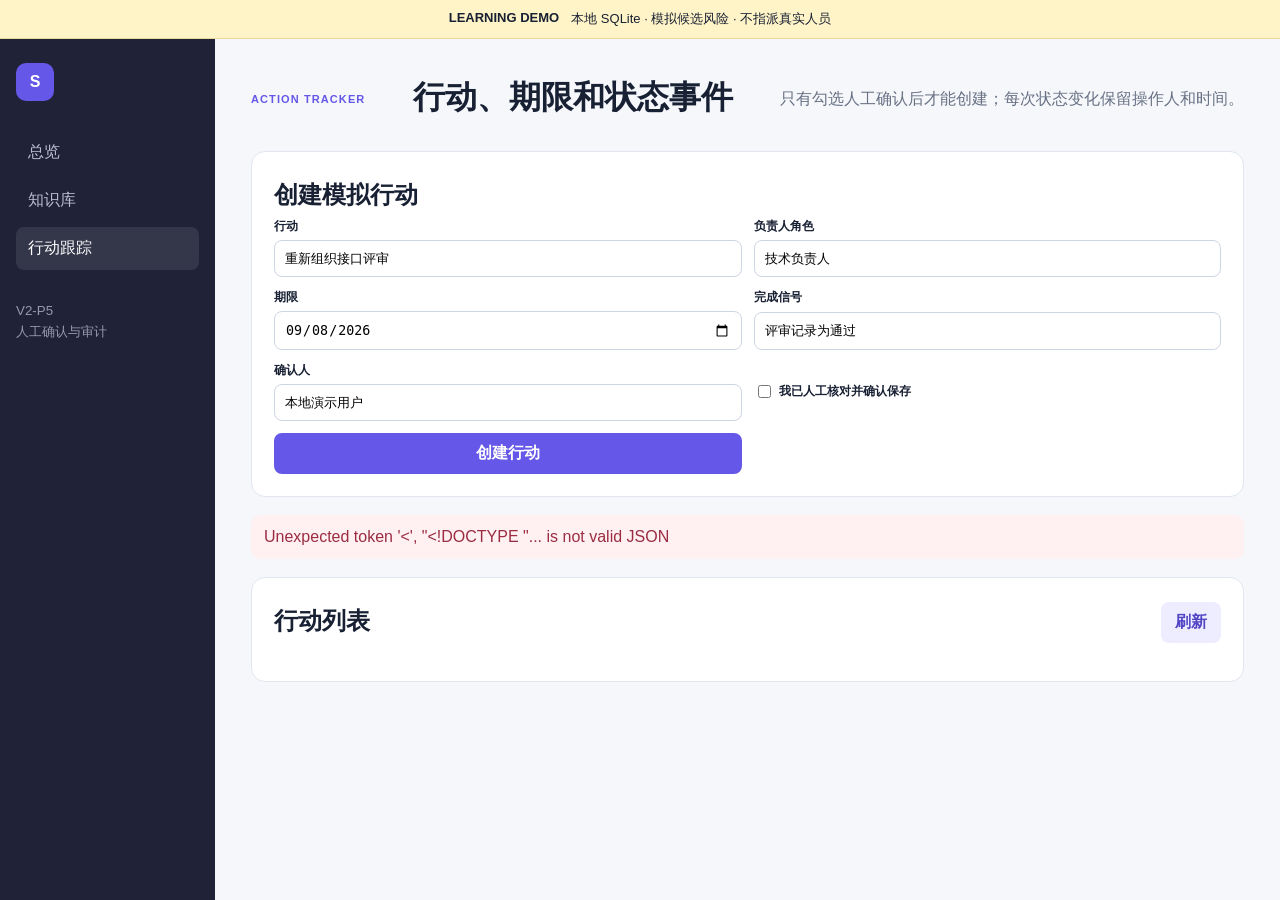
==== action-tracker.html @ aeab77f1 "feat: add SQLite action tracking and audit" ====
<!doctype html><html lang="zh-CN"><head><meta charset="UTF-8"><meta name="viewport" content="width=device-width,initial-scale=1"><title>SaaSGuide｜行动跟踪</title><link rel="icon" href="data:,"><link rel="stylesheet" href="action-tracker.css"></head><body><div class="notice"><b>LEARNING DEMO</b><span>本地 SQLite · 模拟候选风险 · 不指派真实人员</span></div><div class="layout"><aside><a href="/" class="logo">S</a><nav><a href="/">总览</a><a href="/knowledge-base">知识库</a><a class="active" href="/action-tracker">行动跟踪</a></nav><small>V2-P5<br>人工确认与审计</small></aside><main><header><p>ACTION TRACKER</p><h1>行动、期限和状态事件</h1><span>只有勾选人工确认后才能创建；每次状态变化保留操作人和时间。</span></header><section><h2>创建模拟行动</h2><div class="form"><label>行动<input id="title" value="重新组织接口评审"></label><label>负责人角色<input id="owner" value="技术负责人"></label><label>期限<input id="due" type="date" value="2026-09-08"></label><label>完成信号<input id="signal" value="评审记录为通过"></label><label>确认人<input id="actor" value="本地演示用户"></label><label class="check"><input id="confirmed" type="checkbox">我已人工核对并确认保存</label><button id="create">创建行动</button></div></section><div id="message" class="message hidden"></div><section><div class="section-title"><h2>行动列表</h2><button id="refresh" class="secondary">刷新</button></div><div id="summary" class="metrics"></div><div id="actions" class="cards"></div></section></main></div><script src="action-tracker.js"></script></body></html>
---- action-tracker.css ----
@import url("knowledge-base.css");.form{display:grid;grid-template-columns:repeat(2,minmax(0,1fr));gap:12px}.form label{display:grid;gap:5px;font-size:12px;font-weight:700}.form input{padding:10px;border:1px solid #ced5e2;border-radius:8px}.form .check{display:flex;align-items:center}.section-title{display:flex;justify-content:space-between;align-items:center}.cards{display:grid;gap:10px;margin-top:15px}.action{display:grid;grid-template-columns:1fr auto;gap:10px;padding:15px;border:1px solid #e1e6ef;border-radius:10px}.action p{margin:6px 0}.action small{color:#737c8f}.action select{padding:8px;border:1px solid #ced5e2;border-radius:7px}@media(max-width:700px){.form{grid-template-columns:1fr}.action{grid-template-columns:1fr}}
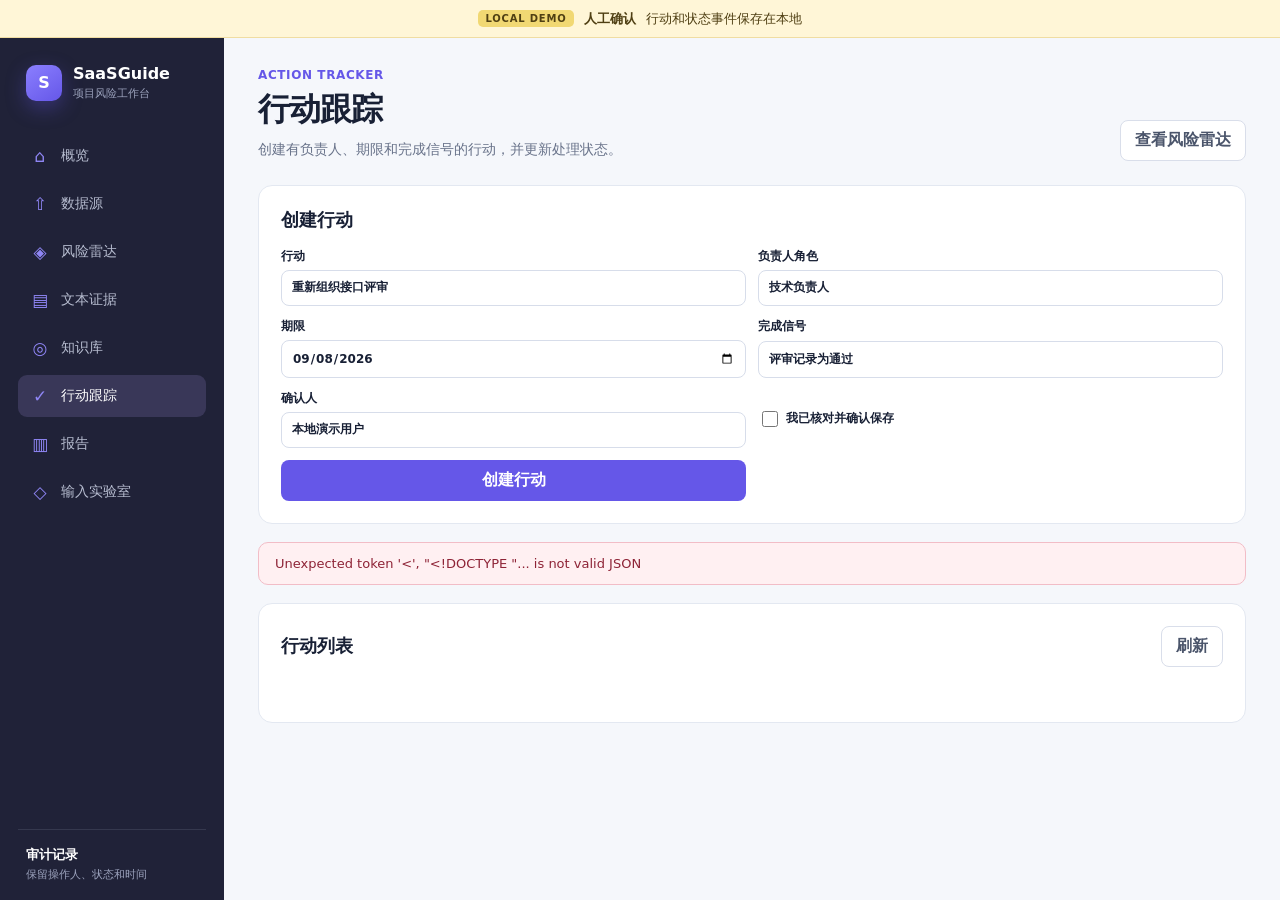
==== commit c8f08ea6: "feat: unify V2 feature page interface" ====
--- a/action-tracker.html
+++ b/action-tracker.html
@@ -1 +1,6 @@
-<!doctype html><html lang="zh-CN"><head><meta charset="UTF-8"><meta name="viewport" content="width=device-width,initial-scale=1"><title>SaaSGuide｜行动跟踪</title><link rel="icon" href="data:,"><link rel="stylesheet" href="action-tracker.css"></head><body><div class="notice"><b>LEARNING DEMO</b><span>本地 SQLite · 模拟候选风险 · 不指派真实人员</span></div><div class="layout"><aside><a href="/" class="logo">S</a><nav><a href="/">总览</a><a href="/knowledge-base">知识库</a><a class="active" href="/action-tracker">行动跟踪</a></nav><small>V2-P5<br>人工确认与审计</small></aside><main><header><p>ACTION TRACKER</p><h1>行动、期限和状态事件</h1><span>只有勾选人工确认后才能创建；每次状态变化保留操作人和时间。</span></header><section><h2>创建模拟行动</h2><div class="form"><label>行动<input id="title" value="重新组织接口评审"></label><label>负责人角色<input id="owner" value="技术负责人"></label><label>期限<input id="due" type="date" value="2026-09-08"></label><label>完成信号<input id="signal" value="评审记录为通过"></label><label>确认人<input id="actor" value="本地演示用户"></label><label class="check"><input id="confirmed" type="checkbox">我已人工核对并确认保存</label><button id="create">创建行动</button></div></section><div id="message" class="message hidden"></div><section><div class="section-title"><h2>行动列表</h2><button id="refresh" class="secondary">刷新</button></div><div id="summary" class="metrics"></div><div id="actions" class="cards"></div></section></main></div><script src="action-tracker.js"></script></body></html>
+<!doctype html><html lang="zh-CN"><head><meta charset="UTF-8"><meta name="viewport" content="width=device-width,initial-scale=1"><meta name="description" content="SaaSGuide 行动跟踪"><title>SaaSGuide｜行动跟踪</title><link rel="icon" href="data:,"><link rel="stylesheet" href="v2-shell.css"><link rel="stylesheet" href="action-tracker.css"></head><body><div class="demo-notice" role="note"><span class="demo-notice__badge">LOCAL DEMO</span><strong>人工确认</strong><span>行动和状态事件保存在本地</span></div><div class="app-shell">
+<aside class="sidebar" aria-label="主导航"><a class="brand" href="/"><span class="brand__mark">S</span><span><strong>SaaSGuide</strong><small>项目风险工作台</small></span></a><nav class="nav-list"><a href="/"><span>⌂</span>概览</a><a href="/data-sources"><span>⇧</span>数据源</a><a href="/risk-radar"><span>◈</span>风险雷达</a><a href="/evidence-intake"><span>▤</span>文本证据</a><a href="/knowledge-base"><span>◎</span>知识库</a><a class="is-active" href="/action-tracker" aria-current="page"><span>✓</span>行动跟踪</a><a href="/reports"><span>▥</span>报告</a><a href="/input-lab"><span>◇</span>输入实验室</a></nav><div class="sidebar__footer"><strong>审计记录</strong><small>保留操作人、状态和时间</small></div></aside>
+<main class="main-content"><header class="page-header"><div><p class="eyebrow">ACTION TRACKER</p><h1>行动跟踪</h1><p class="subtitle">创建有负责人、期限和完成信号的行动，并更新处理状态。</p></div><a class="secondary-button" href="/risk-radar">查看风险雷达</a></header>
+<section><h2>创建行动</h2><div class="form"><label>行动<input id="title" value="重新组织接口评审"></label><label>负责人角色<input id="owner" value="技术负责人"></label><label>期限<input id="due" type="date" value="2026-09-08"></label><label>完成信号<input id="signal" value="评审记录为通过"></label><label>确认人<input id="actor" value="本地演示用户"></label><label class="check"><input id="confirmed" type="checkbox">我已核对并确认保存</label><button id="create" class="primary-button">创建行动</button></div></section><div id="message" class="message hidden"></div>
+<section><div class="section-title"><h2>行动列表</h2><button id="refresh" class="secondary-button">刷新</button></div><div id="summary" class="metrics"></div><div id="actions" class="cards"></div></section>
+</main></div><script src="action-tracker.js"></script></body></html>
--- a/v2-shell.css
+++ b/v2-shell.css
@@ -0,0 +1,15 @@
+:root{--ink:#182035;--muted:#69738a;--line:#e3e8f1;--surface:#fff;--canvas:#f5f7fb;--brand:#6557e8;--brand-dark:#4d41c9;--brand-soft:#eeecff;--danger:#dc3f57;--danger-soft:#fff0f2;--warning:#b86b0a;--warning-soft:#fff5df;--success:#198865;--success-soft:#eaf8f3;font-family:"Segoe UI","Microsoft YaHei",system-ui,sans-serif;color:var(--ink);background:var(--canvas)}
+*{box-sizing:border-box}body{margin:0;min-width:320px;background:var(--canvas);color:var(--ink)}button,input,select,textarea,a{font:inherit}button{cursor:pointer}.is-hidden,.hidden{display:none!important}
+.demo-notice,.notice{min-height:38px;display:flex;align-items:center;justify-content:center;gap:10px;padding:8px 20px;color:#4f3f13;background:#fff6d7;border-bottom:1px solid #f0dda2;font-size:13px}.demo-notice__badge,.notice b{padding:3px 7px;border-radius:5px;background:#f1d873;font-size:10px;font-weight:800;letter-spacing:.08em}.demo-notice p,.notice p{margin:0}
+.app-shell,.shell,.layout{display:flex;min-height:calc(100vh - 38px)}
+.sidebar,.shell>aside,.layout>aside{width:224px;flex:0 0 224px;display:flex;flex-direction:column;padding:26px 18px 18px;background:#202238;color:#fff}
+.brand{display:flex!important;align-items:center;gap:11px;width:auto!important;height:auto!important;margin:0 8px 34px;color:#fff;text-decoration:none;background:none!important}.brand__mark{width:36px;height:36px;display:grid;place-items:center;border-radius:10px;background:linear-gradient(145deg,#8b7fff,#6557e8);box-shadow:0 7px 20px rgba(101,87,232,.35);font-weight:800}.brand strong,.brand small,.sidebar__footer strong,.sidebar__footer small{display:block}.brand strong{font-size:16px}.brand small,.sidebar__footer small{margin-top:3px;color:#9ca3bd;font-size:11px}
+.nav-list{display:grid!important;gap:6px!important;margin:0!important}.nav-list a{display:flex;align-items:center;gap:12px;padding:11px 13px;border-radius:9px;color:#b7bdd0;text-decoration:none;font-size:14px}.nav-list a:hover,.nav-list a.is-active{background:#393758;color:#fff}.nav-list a span{width:18px;text-align:center;color:#8f86f5;font-size:17px}.sidebar__footer{margin-top:auto;padding:16px 8px 0;border-top:1px solid #35384e;font-size:13px}
+.main-content,.shell>main,.layout>main{width:calc(100% - 224px);max-width:1500px;padding:30px 34px 80px}.page-header{display:flex;align-items:flex-end;justify-content:space-between;gap:24px;margin-bottom:24px}.eyebrow{margin:0 0 6px;color:var(--brand);font-size:12px;font-weight:700;letter-spacing:.05em}.page-header h1{margin:0;font-size:clamp(25px,3vw,32px);letter-spacing:-.03em}.subtitle{margin:7px 0 0;color:var(--muted);font-size:14px;line-height:1.55}
+.primary-button,.secondary-button,.button{display:inline-flex;justify-content:center;align-items:center;padding:10px 15px;border-radius:8px;text-decoration:none;font-weight:700}.primary-button,.button:not(.secondary){border:0;background:var(--brand);color:#fff}.primary-button:hover:not(:disabled),.button:not(.secondary):hover{background:var(--brand-dark)}.secondary-button,.button.secondary{padding:9px 14px;border:1px solid #d9deea;background:#fff;color:#4b556b}.primary-button:disabled{cursor:not-allowed;opacity:.45}
+.card,.panel,.content-panel,.main-content>section,.shell main>section,.layout main>section{margin-bottom:18px;padding:22px;border:1px solid var(--line);border-radius:14px;background:var(--surface)}.card h2,.panel h2,.content-panel h2,.main-content>section h2,.shell main>section h2,.layout main>section h2{margin:0;font-size:18px}.card p,.panel p,.content-panel p,.main-content>section p,.shell main>section p,.layout main>section p{color:var(--muted);font-size:13px;line-height:1.6}.section-heading,.heading,.section-title{display:flex;align-items:center;justify-content:space-between;gap:18px;margin-bottom:18px}.section-heading h2,.heading h2,.section-title h2{margin:0}.section-heading p,.heading p,.section-title p{margin:6px 0 0}
+.message{margin:0 0 18px;padding:13px 16px;border:1px solid #d5d0ff;border-radius:10px;background:var(--brand-soft);color:#4337a6;font-size:13px}.message.error{border-color:#f2bdc7;background:var(--danger-soft);color:#8e2336}.badge,.source-badge,.validation-badge{padding:6px 9px;border-radius:20px;background:var(--brand-soft);color:var(--brand-dark);font-size:11px;font-weight:800;white-space:nowrap}
+.metrics,.summary-grid{display:grid;grid-template-columns:repeat(4,minmax(0,1fr));gap:12px}.metric{padding:16px;border:1px solid var(--line);border-radius:12px;background:#fff}.metric b,.metric strong{display:block;font-size:25px}.metric span{display:block;margin-top:5px;color:var(--muted);font-size:11px}
+input,select,textarea{border:1px solid #d7ddea;border-radius:8px;background:#fff;color:var(--ink)}input:focus,select:focus,textarea:focus{outline:2px solid rgba(101,87,232,.18);border-color:var(--brand)}
+@media(max-width:980px){.metrics,.summary-grid{grid-template-columns:repeat(2,minmax(0,1fr))}.page-header{align-items:flex-start;flex-direction:column}}
+@media(max-width:700px){.demo-notice,.notice{align-items:flex-start;justify-content:flex-start;flex-wrap:wrap}.app-shell,.shell,.layout{display:block}.sidebar,.shell>aside,.layout>aside{width:100%;padding:14px}.brand{margin:0 4px 14px}.nav-list{display:flex!important;overflow-x:auto;padding-bottom:4px}.nav-list a{flex:0 0 auto}.sidebar__footer{display:none}.main-content,.shell>main,.layout>main{width:100%;padding:22px 14px 56px}.section-heading,.heading,.section-title{align-items:flex-start;flex-direction:column}}
--- a/action-tracker.css
+++ b/action-tracker.css
@@ -1 +1,2 @@
-@import url("knowledge-base.css");.form{display:grid;grid-template-columns:repeat(2,minmax(0,1fr));gap:12px}.form label{display:grid;gap:5px;font-size:12px;font-weight:700}.form input{padding:10px;border:1px solid #ced5e2;border-radius:8px}.form .check{display:flex;align-items:center}.section-title{display:flex;justify-content:space-between;align-items:center}.cards{display:grid;gap:10px;margin-top:15px}.action{display:grid;grid-template-columns:1fr auto;gap:10px;padding:15px;border:1px solid #e1e6ef;border-radius:10px}.action p{margin:6px 0}.action small{color:#737c8f}.action select{padding:8px;border:1px solid #ced5e2;border-radius:7px}@media(max-width:700px){.form{grid-template-columns:1fr}.action{grid-template-columns:1fr}}
+.form{display:grid;grid-template-columns:repeat(2,minmax(0,1fr));gap:12px;margin-top:16px}.form label{display:grid;gap:5px;font-size:12px;font-weight:700}.form input{padding:10px}.form .check{display:flex;align-items:center}.form .check input{width:16px;height:16px}.form button{align-self:end}.cards{display:grid;gap:10px;margin-top:15px}.action{display:grid;grid-template-columns:1fr auto;gap:10px;padding:15px;border:1px solid var(--line);border-radius:10px}.action p{margin:6px 0}.action small{color:var(--muted)}.action select{padding:8px}
+@media(max-width:700px){.form{grid-template-columns:1fr}.action{grid-template-columns:1fr}}
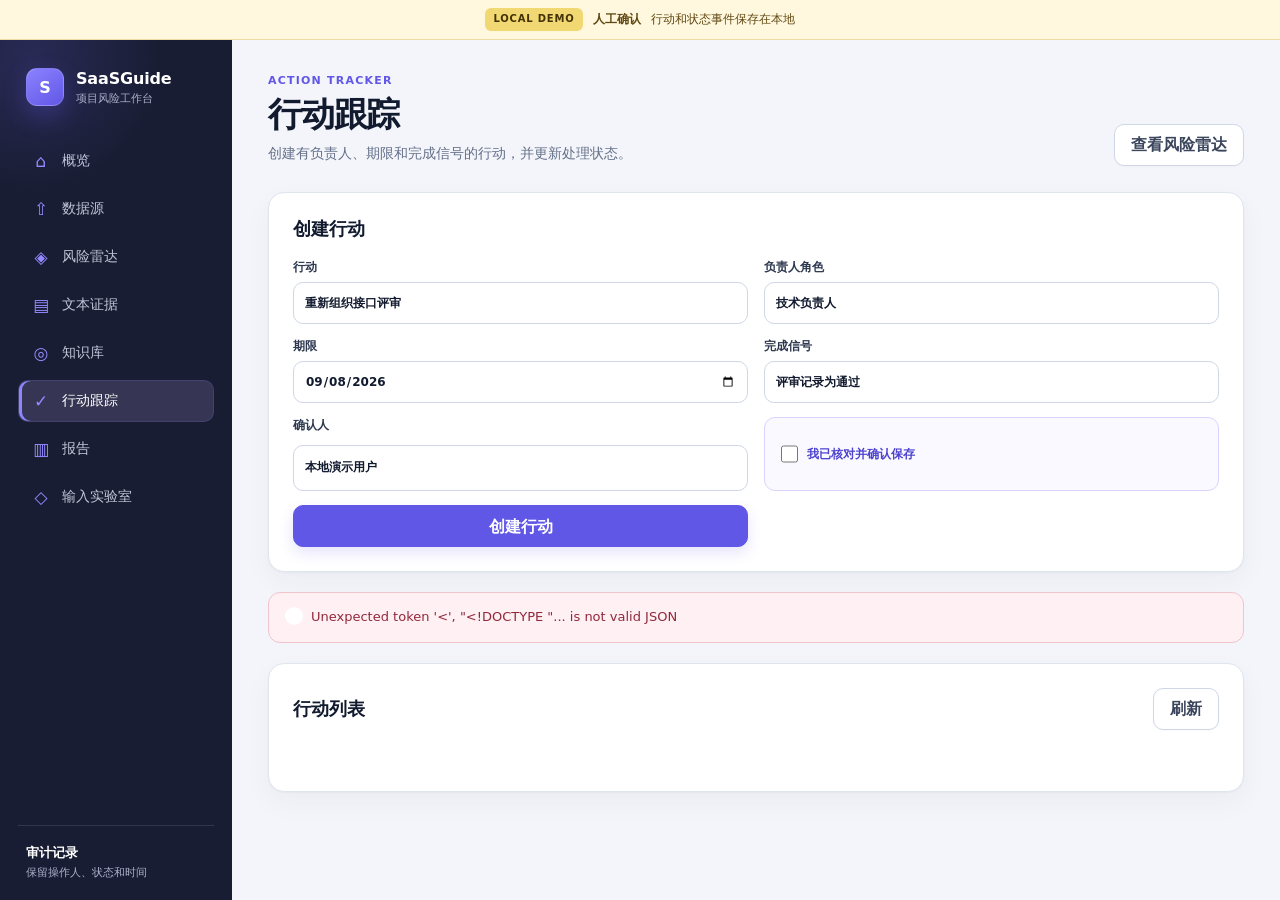
==== commit 1bf7856c: "feat: refine V2 UI and responsive states" ====
--- a/action-tracker.html
+++ b/action-tracker.html
@@ -3,4 +3,4 @@
 <main class="main-content"><header class="page-header"><div><p class="eyebrow">ACTION TRACKER</p><h1>行动跟踪</h1><p class="subtitle">创建有负责人、期限和完成信号的行动，并更新处理状态。</p></div><a class="secondary-button" href="/risk-radar">查看风险雷达</a></header>
 <section><h2>创建行动</h2><div class="form"><label>行动<input id="title" value="重新组织接口评审"></label><label>负责人角色<input id="owner" value="技术负责人"></label><label>期限<input id="due" type="date" value="2026-09-08"></label><label>完成信号<input id="signal" value="评审记录为通过"></label><label>确认人<input id="actor" value="本地演示用户"></label><label class="check"><input id="confirmed" type="checkbox">我已核对并确认保存</label><button id="create" class="primary-button">创建行动</button></div></section><div id="message" class="message hidden"></div>
 <section><div class="section-title"><h2>行动列表</h2><button id="refresh" class="secondary-button">刷新</button></div><div id="summary" class="metrics"></div><div id="actions" class="cards"></div></section>
-</main></div><script src="action-tracker.js"></script></body></html>
+</main></div><script src="shell.js"></script><script src="action-tracker.js"></script></body></html>
--- a/v2-shell.css
+++ b/v2-shell.css
@@ -1,15 +1,203 @@
-:root{--ink:#182035;--muted:#69738a;--line:#e3e8f1;--surface:#fff;--canvas:#f5f7fb;--brand:#6557e8;--brand-dark:#4d41c9;--brand-soft:#eeecff;--danger:#dc3f57;--danger-soft:#fff0f2;--warning:#b86b0a;--warning-soft:#fff5df;--success:#198865;--success-soft:#eaf8f3;font-family:"Segoe UI","Microsoft YaHei",system-ui,sans-serif;color:var(--ink);background:var(--canvas)}
-*{box-sizing:border-box}body{margin:0;min-width:320px;background:var(--canvas);color:var(--ink)}button,input,select,textarea,a{font:inherit}button{cursor:pointer}.is-hidden,.hidden{display:none!important}
-.demo-notice,.notice{min-height:38px;display:flex;align-items:center;justify-content:center;gap:10px;padding:8px 20px;color:#4f3f13;background:#fff6d7;border-bottom:1px solid #f0dda2;font-size:13px}.demo-notice__badge,.notice b{padding:3px 7px;border-radius:5px;background:#f1d873;font-size:10px;font-weight:800;letter-spacing:.08em}.demo-notice p,.notice p{margin:0}
-.app-shell,.shell,.layout{display:flex;min-height:calc(100vh - 38px)}
-.sidebar,.shell>aside,.layout>aside{width:224px;flex:0 0 224px;display:flex;flex-direction:column;padding:26px 18px 18px;background:#202238;color:#fff}
-.brand{display:flex!important;align-items:center;gap:11px;width:auto!important;height:auto!important;margin:0 8px 34px;color:#fff;text-decoration:none;background:none!important}.brand__mark{width:36px;height:36px;display:grid;place-items:center;border-radius:10px;background:linear-gradient(145deg,#8b7fff,#6557e8);box-shadow:0 7px 20px rgba(101,87,232,.35);font-weight:800}.brand strong,.brand small,.sidebar__footer strong,.sidebar__footer small{display:block}.brand strong{font-size:16px}.brand small,.sidebar__footer small{margin-top:3px;color:#9ca3bd;font-size:11px}
-.nav-list{display:grid!important;gap:6px!important;margin:0!important}.nav-list a{display:flex;align-items:center;gap:12px;padding:11px 13px;border-radius:9px;color:#b7bdd0;text-decoration:none;font-size:14px}.nav-list a:hover,.nav-list a.is-active{background:#393758;color:#fff}.nav-list a span{width:18px;text-align:center;color:#8f86f5;font-size:17px}.sidebar__footer{margin-top:auto;padding:16px 8px 0;border-top:1px solid #35384e;font-size:13px}
-.main-content,.shell>main,.layout>main{width:calc(100% - 224px);max-width:1500px;padding:30px 34px 80px}.page-header{display:flex;align-items:flex-end;justify-content:space-between;gap:24px;margin-bottom:24px}.eyebrow{margin:0 0 6px;color:var(--brand);font-size:12px;font-weight:700;letter-spacing:.05em}.page-header h1{margin:0;font-size:clamp(25px,3vw,32px);letter-spacing:-.03em}.subtitle{margin:7px 0 0;color:var(--muted);font-size:14px;line-height:1.55}
-.primary-button,.secondary-button,.button{display:inline-flex;justify-content:center;align-items:center;padding:10px 15px;border-radius:8px;text-decoration:none;font-weight:700}.primary-button,.button:not(.secondary){border:0;background:var(--brand);color:#fff}.primary-button:hover:not(:disabled),.button:not(.secondary):hover{background:var(--brand-dark)}.secondary-button,.button.secondary{padding:9px 14px;border:1px solid #d9deea;background:#fff;color:#4b556b}.primary-button:disabled{cursor:not-allowed;opacity:.45}
-.card,.panel,.content-panel,.main-content>section,.shell main>section,.layout main>section{margin-bottom:18px;padding:22px;border:1px solid var(--line);border-radius:14px;background:var(--surface)}.card h2,.panel h2,.content-panel h2,.main-content>section h2,.shell main>section h2,.layout main>section h2{margin:0;font-size:18px}.card p,.panel p,.content-panel p,.main-content>section p,.shell main>section p,.layout main>section p{color:var(--muted);font-size:13px;line-height:1.6}.section-heading,.heading,.section-title{display:flex;align-items:center;justify-content:space-between;gap:18px;margin-bottom:18px}.section-heading h2,.heading h2,.section-title h2{margin:0}.section-heading p,.heading p,.section-title p{margin:6px 0 0}
-.message{margin:0 0 18px;padding:13px 16px;border:1px solid #d5d0ff;border-radius:10px;background:var(--brand-soft);color:#4337a6;font-size:13px}.message.error{border-color:#f2bdc7;background:var(--danger-soft);color:#8e2336}.badge,.source-badge,.validation-badge{padding:6px 9px;border-radius:20px;background:var(--brand-soft);color:var(--brand-dark);font-size:11px;font-weight:800;white-space:nowrap}
-.metrics,.summary-grid{display:grid;grid-template-columns:repeat(4,minmax(0,1fr));gap:12px}.metric{padding:16px;border:1px solid var(--line);border-radius:12px;background:#fff}.metric b,.metric strong{display:block;font-size:25px}.metric span{display:block;margin-top:5px;color:var(--muted);font-size:11px}
-input,select,textarea{border:1px solid #d7ddea;border-radius:8px;background:#fff;color:var(--ink)}input:focus,select:focus,textarea:focus{outline:2px solid rgba(101,87,232,.18);border-color:var(--brand)}
-@media(max-width:980px){.metrics,.summary-grid{grid-template-columns:repeat(2,minmax(0,1fr))}.page-header{align-items:flex-start;flex-direction:column}}
-@media(max-width:700px){.demo-notice,.notice{align-items:flex-start;justify-content:flex-start;flex-wrap:wrap}.app-shell,.shell,.layout{display:block}.sidebar,.shell>aside,.layout>aside{width:100%;padding:14px}.brand{margin:0 4px 14px}.nav-list{display:flex!important;overflow-x:auto;padding-bottom:4px}.nav-list a{flex:0 0 auto}.sidebar__footer{display:none}.main-content,.shell>main,.layout>main{width:100%;padding:22px 14px 56px}.section-heading,.heading,.section-title{align-items:flex-start;flex-direction:column}}
+:root {
+  --ink: #111a2e;
+  --ink-soft: #2e3950;
+  --muted: #647089;
+  --muted-light: #8893a8;
+  --line: #dfe5ef;
+  --line-strong: #cfd7e5;
+  --surface: #ffffff;
+  --surface-subtle: #f8f9fc;
+  --canvas: #f3f5fa;
+  --brand: #6157e7;
+  --brand-dark: #4d43cf;
+  --brand-soft: #efedff;
+  --danger: #c93850;
+  --danger-soft: #fff0f3;
+  --warning: #a86408;
+  --warning-soft: #fff4dc;
+  --success: #14805e;
+  --success-soft: #e8f7f1;
+  --info: #3168c6;
+  --info-soft: #eef5ff;
+  --sidebar: #191d33;
+  --sidebar-active: #363553;
+  --shadow-card: 0 1px 2px rgba(17, 26, 46, .035), 0 10px 28px rgba(35, 45, 70, .045);
+  --shadow-raised: 0 14px 38px rgba(35, 45, 70, .10);
+  font-family: "Segoe UI", "Microsoft YaHei", system-ui, sans-serif;
+  color: var(--ink);
+  background: var(--canvas);
+}
+
+* { box-sizing: border-box; }
+html { background: var(--canvas); scroll-behavior: smooth; }
+body { margin: 0; min-width: 320px; background: var(--canvas); color: var(--ink); }
+button, input, select, textarea, a { font: inherit; }
+button { cursor: pointer; }
+button, a, input, select, textarea, summary { -webkit-tap-highlight-color: transparent; }
+button:focus-visible, a:focus-visible, input:focus-visible, select:focus-visible, textarea:focus-visible, summary:focus-visible {
+  outline: 3px solid rgba(97, 87, 231, .25);
+  outline-offset: 2px;
+}
+.is-hidden, .hidden { display: none !important; }
+
+.demo-notice, .notice {
+  min-height: 40px;
+  display: flex;
+  align-items: center;
+  justify-content: center;
+  gap: 10px;
+  padding: 8px 20px;
+  color: #604811;
+  background: #fff8df;
+  border-bottom: 1px solid #eddca6;
+  font-size: 12px;
+  line-height: 1.45;
+}
+.demo-notice__badge, .notice b {
+  padding: 4px 8px;
+  border-radius: 6px;
+  background: #f1d873;
+  color: #443205;
+  font-size: 10px;
+  font-weight: 800;
+  letter-spacing: .08em;
+}
+.demo-notice p, .notice p { margin: 0; }
+
+.app-shell, .shell, .layout { display: flex; min-height: calc(100vh - 40px); }
+.sidebar, .shell > aside, .layout > aside {
+  width: 232px;
+  flex: 0 0 232px;
+  display: flex;
+  flex-direction: column;
+  padding: 28px 18px 20px;
+  background: radial-gradient(circle at 30px 20px, rgba(115, 103, 245, .18), transparent 130px), var(--sidebar);
+  color: #fff;
+}
+.brand {
+  display: flex !important;
+  align-items: center;
+  gap: 12px;
+  width: auto !important;
+  height: auto !important;
+  margin: 0 8px 34px;
+  color: #fff;
+  text-decoration: none;
+  background: none !important;
+}
+.brand__mark {
+  width: 38px;
+  height: 38px;
+  display: grid;
+  place-items: center;
+  border: 1px solid rgba(255,255,255,.16);
+  border-radius: 11px;
+  background: linear-gradient(145deg, #8b82ff, #6157e7);
+  box-shadow: 0 10px 24px rgba(97, 87, 231, .32);
+  font-weight: 800;
+}
+.brand strong, .brand small, .sidebar__footer strong, .sidebar__footer small { display: block; }
+.brand strong { font-size: 16px; letter-spacing: -.01em; }
+.brand small, .sidebar__footer small { margin-top: 3px; color: #aab2ca; font-size: 11px; }
+.nav-list { display: grid !important; gap: 6px !important; margin: 0 !important; }
+.nav-list a {
+  min-height: 42px;
+  display: flex;
+  align-items: center;
+  gap: 12px;
+  padding: 10px 13px;
+  border: 1px solid transparent;
+  border-radius: 10px;
+  color: #c0c7d9;
+  text-decoration: none;
+  font-size: 14px;
+  transition: color 160ms ease, background-color 160ms ease, border-color 160ms ease;
+}
+.nav-list a:hover { background: rgba(255,255,255,.07); color: #fff; }
+.nav-list a.is-active {
+  border-color: rgba(151, 143, 255, .14);
+  background: var(--sidebar-active);
+  color: #fff;
+  box-shadow: inset 3px 0 0 #8e85ff;
+}
+.nav-list a span { width: 18px; text-align: center; color: #938aff; font-size: 17px; }
+.sidebar__footer { margin-top: auto; padding: 18px 8px 0; border-top: 1px solid rgba(255,255,255,.11); font-size: 13px; }
+
+.main-content, .shell > main, .layout > main { width: calc(100% - 232px); max-width: 1500px; padding: 34px 36px 80px; }
+.page-header { display: flex; align-items: flex-end; justify-content: space-between; gap: 28px; margin-bottom: 26px; }
+.eyebrow { margin: 0 0 7px; color: var(--brand); font-size: 11px; font-weight: 800; letter-spacing: .11em; }
+.page-header h1 { margin: 0; font-size: clamp(27px, 3vw, 34px); line-height: 1.18; letter-spacing: -.035em; }
+.subtitle { max-width: 720px; margin: 8px 0 0; color: var(--muted); font-size: 14px; line-height: 1.7; }
+
+.primary-button, .secondary-button, .button {
+  min-height: 42px;
+  display: inline-flex;
+  justify-content: center;
+  align-items: center;
+  gap: 7px;
+  padding: 10px 16px;
+  border-radius: 10px;
+  text-decoration: none;
+  font-weight: 700;
+  line-height: 1.2;
+  transition: background-color 160ms ease, border-color 160ms ease, box-shadow 160ms ease, color 160ms ease;
+}
+.primary-button, .button:not(.secondary) { border: 1px solid var(--brand); background: var(--brand); color: #fff; box-shadow: 0 6px 14px rgba(97,87,231,.16); }
+.primary-button:hover:not(:disabled), .button:not(.secondary):hover { border-color: var(--brand-dark); background: var(--brand-dark); box-shadow: 0 8px 18px rgba(97,87,231,.22); }
+.secondary-button, .button.secondary { border: 1px solid var(--line-strong); background: #fff; color: #3b465d; box-shadow: 0 1px 2px rgba(17,26,46,.025); }
+.secondary-button:hover:not(:disabled), .button.secondary:hover { border-color: #b8c2d3; background: var(--surface-subtle); }
+.primary-button:disabled, .secondary-button:disabled, .button:disabled { cursor: not-allowed; opacity: .48; box-shadow: none; }
+
+.card, .panel, .content-panel, .main-content > section, .shell main > section, .layout main > section {
+  margin-bottom: 20px;
+  padding: 24px;
+  border: 1px solid var(--line);
+  border-radius: 16px;
+  background: var(--surface);
+  box-shadow: var(--shadow-card);
+}
+.card h2, .panel h2, .content-panel h2, .main-content > section h2, .shell main > section h2, .layout main > section h2 { margin: 0; font-size: 18px; line-height: 1.35; }
+.card p, .panel p, .content-panel p, .main-content > section p, .shell main > section p, .layout main > section p { color: var(--muted); font-size: 13px; line-height: 1.7; }
+.section-heading, .heading, .section-title { display: flex; align-items: center; justify-content: space-between; gap: 20px; margin-bottom: 20px; }
+.section-heading h2, .heading h2, .section-title h2 { margin: 0; }
+.section-heading p, .heading p, .section-title p { margin: 6px 0 0; }
+
+.message { position: relative; margin: 0 0 20px; padding: 14px 16px 14px 42px; border: 1px solid #cfe0f8; border-radius: 12px; background: var(--info-soft); color: #24589f; font-size: 13px; line-height: 1.6; }
+.message::before { content: "i"; position: absolute; left: 16px; top: 14px; width: 18px; height: 18px; display: grid; place-items: center; border-radius: 50%; background: currentColor; color: #fff; font-size: 11px; font-weight: 800; }
+.message.error { border-color: #f1c4cc; background: var(--danger-soft); color: #92283a; }
+.message.error::before { content: "!"; }
+.badge, .source-badge, .validation-badge { display: inline-flex; align-items: center; min-height: 28px; padding: 5px 10px; border-radius: 999px; background: var(--brand-soft); color: var(--brand-dark); font-size: 11px; font-weight: 800; white-space: nowrap; }
+.metrics, .summary-grid { display: grid; grid-template-columns: repeat(4, minmax(0, 1fr)); gap: 14px; }
+.metric { min-width: 0; padding: 17px; border: 1px solid var(--line); border-radius: 13px; background: linear-gradient(180deg,#fff,var(--surface-subtle)); }
+.metric b, .metric strong { display: block; font-size: 27px; line-height: 1.08; font-variant-numeric: tabular-nums; }
+.metric span { display: block; margin-top: 7px; color: var(--muted); font-size: 11px; }
+
+input, select, textarea { border: 1px solid var(--line-strong); border-radius: 10px; background: #fff; color: var(--ink); transition: border-color 160ms ease, box-shadow 160ms ease; }
+input:hover, select:hover, textarea:hover { border-color: #b7c1d2; }
+input:focus, select:focus, textarea:focus { outline: none; border-color: var(--brand); box-shadow: 0 0 0 3px rgba(97,87,231,.14); }
+input:disabled, select:disabled, textarea:disabled { cursor: not-allowed; background: #f0f2f6; color: var(--muted); }
+
+@media (max-width: 1100px) { .main-content, .shell > main, .layout > main { padding-inline: 28px; } }
+@media (max-width: 980px) {
+  .metrics, .summary-grid { grid-template-columns: repeat(2, minmax(0, 1fr)); }
+  .page-header { align-items: flex-start; flex-direction: column; }
+}
+@media (max-width: 700px) {
+  .demo-notice, .notice { align-items: flex-start; justify-content: flex-start; flex-wrap: wrap; padding-inline: 14px; }
+  .app-shell, .shell, .layout { display: block; }
+  .sidebar, .shell > aside, .layout > aside { width: 100%; padding: 14px; }
+  .brand { margin: 0 4px 14px; }
+  .nav-list { display: flex !important; overflow-x: auto; padding: 2px 0 6px; scrollbar-width: thin; overscroll-behavior-inline: contain; }
+  .nav-list a { flex: 0 0 auto; }
+  .nav-list a.is-active { box-shadow: inset 0 -3px 0 #8e85ff; }
+  .sidebar__footer { display: none; }
+  .main-content, .shell > main, .layout > main { width: 100%; padding: 24px 14px 56px; }
+  .page-header { gap: 18px; margin-bottom: 24px; }
+  .page-header h1 { font-size: 28px; }
+  .section-heading, .heading, .section-title { align-items: flex-start; flex-direction: column; }
+  .card, .panel, .content-panel, .main-content > section, .shell main > section, .layout main > section { padding: 20px; border-radius: 15px; }
+}
+@media (max-width: 420px) { .metrics, .summary-grid { grid-template-columns: 1fr; } }
+@media (prefers-reduced-motion: reduce) {
+  *, *::before, *::after { scroll-behavior: auto !important; transition-duration: .01ms !important; animation-duration: .01ms !important; animation-iteration-count: 1 !important; }
+}
--- a/action-tracker.css
+++ b/action-tracker.css
@@ -1,2 +1,16 @@
-.form{display:grid;grid-template-columns:repeat(2,minmax(0,1fr));gap:12px;margin-top:16px}.form label{display:grid;gap:5px;font-size:12px;font-weight:700}.form input{padding:10px}.form .check{display:flex;align-items:center}.form .check input{width:16px;height:16px}.form button{align-self:end}.cards{display:grid;gap:10px;margin-top:15px}.action{display:grid;grid-template-columns:1fr auto;gap:10px;padding:15px;border:1px solid var(--line);border-radius:10px}.action p{margin:6px 0}.action small{color:var(--muted)}.action select{padding:8px}
-@media(max-width:700px){.form{grid-template-columns:1fr}.action{grid-template-columns:1fr}}
+.form { display: grid; grid-template-columns: repeat(2,minmax(0,1fr)); gap: 14px 16px; margin-top: 18px; }
+.form label { display: grid; gap: 6px; color: var(--ink-soft); font-size: 12px; font-weight: 700; }
+.form input { min-height: 42px; padding: 10px 11px; }
+.form .check { display: flex; align-items: center; padding: 12px; border: 1px solid #d9d4ff; border-radius: 11px; background: #faf9ff; color: var(--brand-dark); }
+.form .check input { width: 17px; height: 17px; accent-color: var(--brand); }
+.form button { align-self: end; }
+.cards { display: grid; gap: 11px; margin-top: 17px; }
+.action { display: grid; grid-template-columns: 1fr auto; gap: 12px; align-items: center; padding: 16px 17px; border: 1px solid var(--line); border-left: 4px solid var(--brand); border-radius: 11px; background: var(--surface-subtle); }
+.action p { margin: 6px 0; color: var(--ink-soft); }
+.action small { color: var(--muted); overflow-wrap: anywhere; }
+.action select { min-height: 40px; padding: 8px 10px; }
+@media (max-width:700px) {
+  .form { grid-template-columns:1fr; }
+  .action { grid-template-columns:1fr; }
+  .action select { width:100%; }
+}
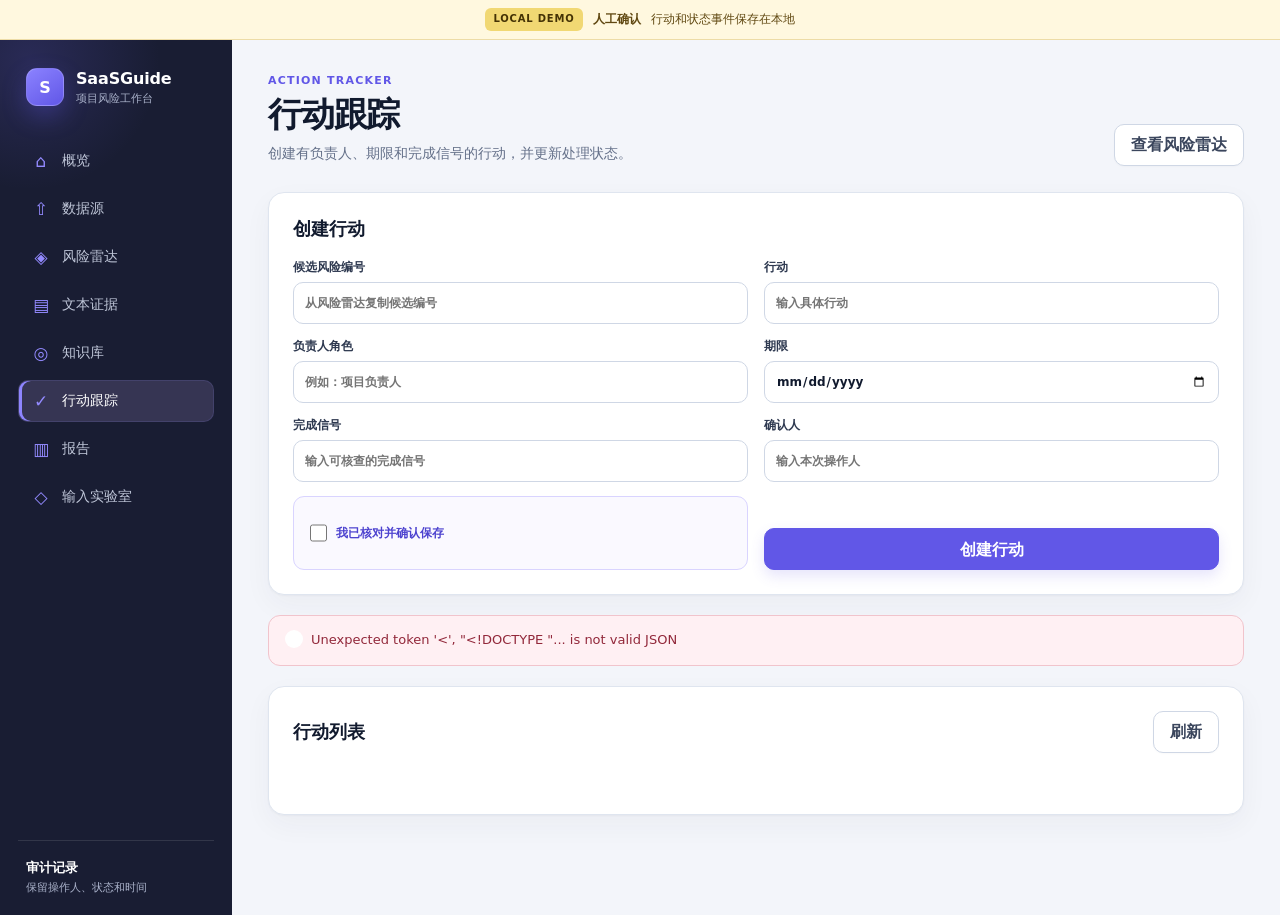
==== commit c977e204: "feat: add editable simulated company data" ====
--- a/action-tracker.html
+++ b/action-tracker.html
@@ -1,6 +1,6 @@
 <!doctype html><html lang="zh-CN"><head><meta charset="UTF-8"><meta name="viewport" content="width=device-width,initial-scale=1"><meta name="description" content="SaaSGuide 行动跟踪"><title>SaaSGuide｜行动跟踪</title><link rel="icon" href="data:,"><link rel="stylesheet" href="v2-shell.css"><link rel="stylesheet" href="action-tracker.css"></head><body><div class="demo-notice" role="note"><span class="demo-notice__badge">LOCAL DEMO</span><strong>人工确认</strong><span>行动和状态事件保存在本地</span></div><div class="app-shell">
 <aside class="sidebar" aria-label="主导航"><a class="brand" href="/"><span class="brand__mark">S</span><span><strong>SaaSGuide</strong><small>项目风险工作台</small></span></a><nav class="nav-list"><a href="/"><span>⌂</span>概览</a><a href="/data-sources"><span>⇧</span>数据源</a><a href="/risk-radar"><span>◈</span>风险雷达</a><a href="/evidence-intake"><span>▤</span>文本证据</a><a href="/knowledge-base"><span>◎</span>知识库</a><a class="is-active" href="/action-tracker" aria-current="page"><span>✓</span>行动跟踪</a><a href="/reports"><span>▥</span>报告</a><a href="/input-lab"><span>◇</span>输入实验室</a></nav><div class="sidebar__footer"><strong>审计记录</strong><small>保留操作人、状态和时间</small></div></aside>
 <main class="main-content"><header class="page-header"><div><p class="eyebrow">ACTION TRACKER</p><h1>行动跟踪</h1><p class="subtitle">创建有负责人、期限和完成信号的行动，并更新处理状态。</p></div><a class="secondary-button" href="/risk-radar">查看风险雷达</a></header>
-<section><h2>创建行动</h2><div class="form"><label>行动<input id="title" value="重新组织接口评审"></label><label>负责人角色<input id="owner" value="技术负责人"></label><label>期限<input id="due" type="date" value="2026-09-08"></label><label>完成信号<input id="signal" value="评审记录为通过"></label><label>确认人<input id="actor" value="本地演示用户"></label><label class="check"><input id="confirmed" type="checkbox">我已核对并确认保存</label><button id="create" class="primary-button">创建行动</button></div></section><div id="message" class="message hidden"></div>
+<section><h2>创建行动</h2><div class="form"><label>候选风险编号<input id="candidate" placeholder="从风险雷达复制候选编号"></label><label>行动<input id="title" placeholder="输入具体行动"></label><label>负责人角色<input id="owner" placeholder="例如：项目负责人"></label><label>期限<input id="due" type="date"></label><label>完成信号<input id="signal" placeholder="输入可核查的完成信号"></label><label>确认人<input id="actor" placeholder="输入本次操作人"></label><label class="check"><input id="confirmed" type="checkbox">我已核对并确认保存</label><button id="create" class="primary-button">创建行动</button></div></section><div id="message" class="message hidden"></div>
 <section><div class="section-title"><h2>行动列表</h2><button id="refresh" class="secondary-button">刷新</button></div><div id="summary" class="metrics"></div><div id="actions" class="cards"></div></section>
 </main></div><script src="shell.js"></script><script src="action-tracker.js"></script></body></html>
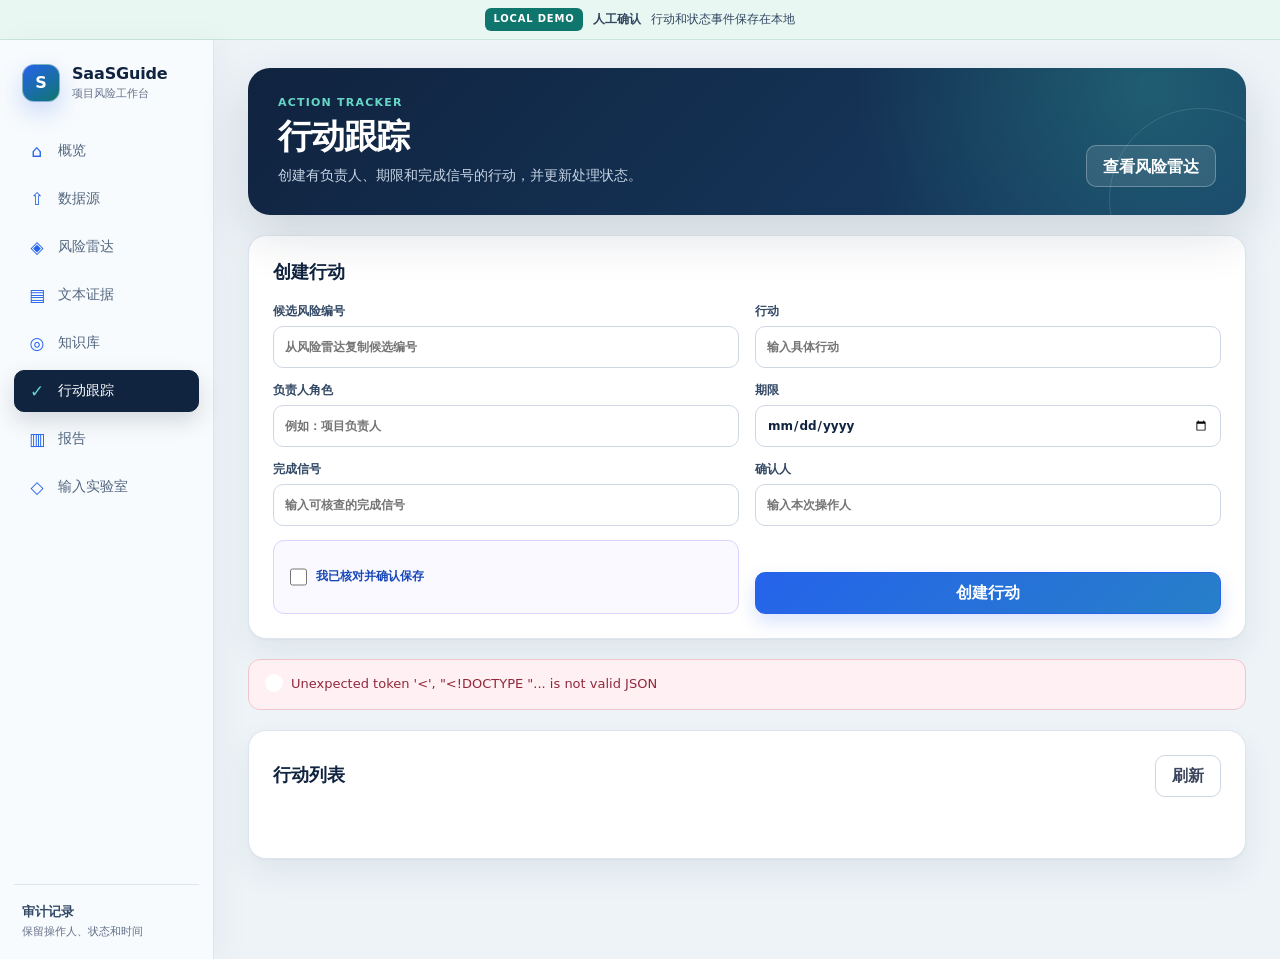
==== commit 45b1fb0c: "feat: connect V3 risk-to-action workflow" ====
--- a/action-tracker.html
+++ b/action-tracker.html
@@ -1,6 +1,7 @@
 <!doctype html><html lang="zh-CN"><head><meta charset="UTF-8"><meta name="viewport" content="width=device-width,initial-scale=1"><meta name="description" content="SaaSGuide 行动跟踪"><title>SaaSGuide｜行动跟踪</title><link rel="icon" href="data:,"><link rel="stylesheet" href="v2-shell.css"><link rel="stylesheet" href="action-tracker.css"></head><body><div class="demo-notice" role="note"><span class="demo-notice__badge">LOCAL DEMO</span><strong>人工确认</strong><span>行动和状态事件保存在本地</span></div><div class="app-shell">
 <aside class="sidebar" aria-label="主导航"><a class="brand" href="/"><span class="brand__mark">S</span><span><strong>SaaSGuide</strong><small>项目风险工作台</small></span></a><nav class="nav-list"><a href="/"><span>⌂</span>概览</a><a href="/data-sources"><span>⇧</span>数据源</a><a href="/risk-radar"><span>◈</span>风险雷达</a><a href="/evidence-intake"><span>▤</span>文本证据</a><a href="/knowledge-base"><span>◎</span>知识库</a><a class="is-active" href="/action-tracker" aria-current="page"><span>✓</span>行动跟踪</a><a href="/reports"><span>▥</span>报告</a><a href="/input-lab"><span>◇</span>输入实验室</a></nav><div class="sidebar__footer"><strong>审计记录</strong><small>保留操作人、状态和时间</small></div></aside>
 <main class="main-content"><header class="page-header"><div><p class="eyebrow">ACTION TRACKER</p><h1>行动跟踪</h1><p class="subtitle">创建有负责人、期限和完成信号的行动，并更新处理状态。</p></div><a class="secondary-button" href="/risk-radar">查看风险雷达</a></header>
+<div id="draft-banner" class="draft-banner hidden" role="status"><div><strong>PLAN 草稿已预填</strong><span>选择步骤并补充期限和确认人；系统不会自动保存。</span></div><label>草稿步骤<select id="draft-step"></select></label></div>
 <section><h2>创建行动</h2><div class="form"><label>候选风险编号<input id="candidate" placeholder="从风险雷达复制候选编号"></label><label>行动<input id="title" placeholder="输入具体行动"></label><label>负责人角色<input id="owner" placeholder="例如：项目负责人"></label><label>期限<input id="due" type="date"></label><label>完成信号<input id="signal" placeholder="输入可核查的完成信号"></label><label>确认人<input id="actor" placeholder="输入本次操作人"></label><label class="check"><input id="confirmed" type="checkbox">我已核对并确认保存</label><button id="create" class="primary-button">创建行动</button></div></section><div id="message" class="message hidden"></div>
 <section><div class="section-title"><h2>行动列表</h2><button id="refresh" class="secondary-button">刷新</button></div><div id="summary" class="metrics"></div><div id="actions" class="cards"></div></section>
 </main></div><script src="shell.js"></script><script src="action-tracker.js"></script></body></html>
--- a/v2-shell.css
+++ b/v2-shell.css
@@ -1,16 +1,16 @@
 :root {
-  --ink: #111a2e;
-  --ink-soft: #2e3950;
+  --ink: #10233f;
+  --ink-soft: #334966;
   --muted: #647089;
   --muted-light: #8893a8;
   --line: #dfe5ef;
   --line-strong: #cfd7e5;
   --surface: #ffffff;
-  --surface-subtle: #f8f9fc;
-  --canvas: #f3f5fa;
-  --brand: #6157e7;
-  --brand-dark: #4d43cf;
-  --brand-soft: #efedff;
+  --surface-subtle: #f6f9fc;
+  --canvas: #edf3f7;
+  --brand: #2563eb;
+  --brand-dark: #1747b8;
+  --brand-soft: #e8f0ff;
   --danger: #c93850;
   --danger-soft: #fff0f3;
   --warning: #a86408;
@@ -19,10 +19,10 @@
   --success-soft: #e8f7f1;
   --info: #3168c6;
   --info-soft: #eef5ff;
-  --sidebar: #191d33;
-  --sidebar-active: #363553;
-  --shadow-card: 0 1px 2px rgba(17, 26, 46, .035), 0 10px 28px rgba(35, 45, 70, .045);
-  --shadow-raised: 0 14px 38px rgba(35, 45, 70, .10);
+  --sidebar: #f8fbfd;
+  --sidebar-active: #10233f;
+  --shadow-card: 0 1px 2px rgba(16,35,63,.04), 0 14px 32px rgba(42,64,91,.07);
+  --shadow-raised: 0 20px 50px rgba(16,35,63,.14);
   font-family: "Segoe UI", "Microsoft YaHei", system-ui, sans-serif;
   color: var(--ink);
   background: var(--canvas);
@@ -41,38 +41,40 @@
 .is-hidden, .hidden { display: none !important; }
 
 .demo-notice, .notice {
-  min-height: 40px;
+  min-height: 36px;
   display: flex;
   align-items: center;
   justify-content: center;
   gap: 10px;
   padding: 8px 20px;
-  color: #604811;
-  background: #fff8df;
-  border-bottom: 1px solid #eddca6;
+  color: #31455f;
+  background: #e9f7f3;
+  border-bottom: 1px solid #c7e6dc;
   font-size: 12px;
   line-height: 1.45;
 }
 .demo-notice__badge, .notice b {
   padding: 4px 8px;
   border-radius: 6px;
-  background: #f1d873;
-  color: #443205;
+  background: #0f766e;
+  color: #fff;
   font-size: 10px;
   font-weight: 800;
   letter-spacing: .08em;
 }
 .demo-notice p, .notice p { margin: 0; }
 
-.app-shell, .shell, .layout { display: flex; min-height: calc(100vh - 40px); }
+.app-shell, .shell, .layout { display: flex; min-height: calc(100vh - 36px); }
 .sidebar, .shell > aside, .layout > aside {
-  width: 232px;
-  flex: 0 0 232px;
+  width: 214px;
+  flex: 0 0 214px;
   display: flex;
   flex-direction: column;
-  padding: 28px 18px 20px;
-  background: radial-gradient(circle at 30px 20px, rgba(115, 103, 245, .18), transparent 130px), var(--sidebar);
-  color: #fff;
+  padding: 24px 14px 20px;
+  border-right: 1px solid var(--line);
+  background: var(--sidebar);
+  color: var(--ink);
+  box-shadow: 10px 0 30px rgba(16,35,63,.035);
 }
 .brand {
   display: flex !important;
@@ -80,8 +82,8 @@
   gap: 12px;
   width: auto !important;
   height: auto !important;
-  margin: 0 8px 34px;
-  color: #fff;
+  margin: 0 8px 28px;
+  color: var(--ink);
   text-decoration: none;
   background: none !important;
 }
@@ -90,15 +92,16 @@
   height: 38px;
   display: grid;
   place-items: center;
-  border: 1px solid rgba(255,255,255,.16);
-  border-radius: 11px;
-  background: linear-gradient(145deg, #8b82ff, #6157e7);
-  box-shadow: 0 10px 24px rgba(97, 87, 231, .32);
+  border: 1px solid rgba(255,255,255,.45);
+  border-radius: 12px;
+  background: linear-gradient(145deg, #2563eb, #0f766e);
+  box-shadow: 0 10px 24px rgba(37,99,235,.22);
+  color: #fff;
   font-weight: 800;
 }
 .brand strong, .brand small, .sidebar__footer strong, .sidebar__footer small { display: block; }
 .brand strong { font-size: 16px; letter-spacing: -.01em; }
-.brand small, .sidebar__footer small { margin-top: 3px; color: #aab2ca; font-size: 11px; }
+.brand small, .sidebar__footer small { margin-top: 3px; color: var(--muted); font-size: 11px; }
 .nav-list { display: grid !important; gap: 6px !important; margin: 0 !important; }
 .nav-list a {
   min-height: 42px;
@@ -108,26 +111,32 @@
   padding: 10px 13px;
   border: 1px solid transparent;
   border-radius: 10px;
-  color: #c0c7d9;
+  color: #52667f;
   text-decoration: none;
   font-size: 14px;
   transition: color 160ms ease, background-color 160ms ease, border-color 160ms ease;
 }
-.nav-list a:hover { background: rgba(255,255,255,.07); color: #fff; }
+.nav-list a:hover { background: #edf3f8; color: var(--ink); }
 .nav-list a.is-active {
-  border-color: rgba(151, 143, 255, .14);
+  border-color: #10233f;
   background: var(--sidebar-active);
   color: #fff;
-  box-shadow: inset 3px 0 0 #8e85ff;
-}
-.nav-list a span { width: 18px; text-align: center; color: #938aff; font-size: 17px; }
-.sidebar__footer { margin-top: auto; padding: 18px 8px 0; border-top: 1px solid rgba(255,255,255,.11); font-size: 13px; }
-
-.main-content, .shell > main, .layout > main { width: calc(100% - 232px); max-width: 1500px; padding: 34px 36px 80px; }
-.page-header { display: flex; align-items: flex-end; justify-content: space-between; gap: 28px; margin-bottom: 26px; }
+  box-shadow: 0 9px 22px rgba(16,35,63,.16);
+}
+.nav-list a span { width: 18px; text-align: center; color: var(--brand); font-size: 17px; }
+.nav-list a.is-active span { color: #66d7c7; }
+.sidebar__footer { margin-top: auto; padding: 18px 8px 0; border-top: 1px solid var(--line); color: var(--ink-soft); font-size: 13px; }
+
+.main-content, .shell > main, .layout > main { width: calc(100% - 214px); max-width: 1580px; padding: 28px 34px 80px; }
+.page-header { position: relative; overflow: hidden; display: flex; align-items: flex-end; justify-content: space-between; gap: 28px; margin-bottom: 20px; padding: 28px 30px; border-radius: 22px; background: radial-gradient(circle at 90% 10%, rgba(56,189,168,.28), transparent 32%), linear-gradient(135deg,#10233f,#173d64); color: #fff; box-shadow: var(--shadow-raised); }
+.page-header::after { content: ""; position: absolute; right: -45px; bottom: -75px; width: 180px; height: 180px; border: 1px solid rgba(255,255,255,.12); border-radius: 50%; }
 .eyebrow { margin: 0 0 7px; color: var(--brand); font-size: 11px; font-weight: 800; letter-spacing: .11em; }
+.page-header .eyebrow { color: #66d7c7; }
 .page-header h1 { margin: 0; font-size: clamp(27px, 3vw, 34px); line-height: 1.18; letter-spacing: -.035em; }
 .subtitle { max-width: 720px; margin: 8px 0 0; color: var(--muted); font-size: 14px; line-height: 1.7; }
+.page-header .subtitle { color: #c6d5e5; }
+.page-header .secondary-button { position: relative; z-index: 1; border-color: rgba(255,255,255,.28); background: rgba(255,255,255,.1); color: #fff; }
+.page-header .secondary-button:hover { background: rgba(255,255,255,.18); }
 
 .primary-button, .secondary-button, .button {
   min-height: 42px;
@@ -142,7 +151,7 @@
   line-height: 1.2;
   transition: background-color 160ms ease, border-color 160ms ease, box-shadow 160ms ease, color 160ms ease;
 }
-.primary-button, .button:not(.secondary) { border: 1px solid var(--brand); background: var(--brand); color: #fff; box-shadow: 0 6px 14px rgba(97,87,231,.16); }
+.primary-button, .button:not(.secondary) { border: 1px solid var(--brand); background: linear-gradient(135deg,var(--brand),#277fc8); color: #fff; box-shadow: 0 8px 18px rgba(37,99,235,.18); }
 .primary-button:hover:not(:disabled), .button:not(.secondary):hover { border-color: var(--brand-dark); background: var(--brand-dark); box-shadow: 0 8px 18px rgba(97,87,231,.22); }
 .secondary-button, .button.secondary { border: 1px solid var(--line-strong); background: #fff; color: #3b465d; box-shadow: 0 1px 2px rgba(17,26,46,.025); }
 .secondary-button:hover:not(:disabled), .button.secondary:hover { border-color: #b8c2d3; background: var(--surface-subtle); }
@@ -152,7 +161,7 @@
   margin-bottom: 20px;
   padding: 24px;
   border: 1px solid var(--line);
-  border-radius: 16px;
+  border-radius: 18px;
   background: var(--surface);
   box-shadow: var(--shadow-card);
 }
@@ -167,6 +176,12 @@
 .message.error { border-color: #f1c4cc; background: var(--danger-soft); color: #92283a; }
 .message.error::before { content: "!"; }
 .badge, .source-badge, .validation-badge { display: inline-flex; align-items: center; min-height: 28px; padding: 5px 10px; border-radius: 999px; background: var(--brand-soft); color: var(--brand-dark); font-size: 11px; font-weight: 800; white-space: nowrap; }
+.workflow-strip { display: grid; grid-template-columns: repeat(6,minmax(0,1fr)); gap: 1px; overflow: hidden; margin: 0 0 20px; padding: 0 !important; border: 1px solid var(--line); border-radius: 18px; background: var(--line); box-shadow: var(--shadow-card); }
+.workflow-step { min-width: 0; padding: 15px 13px; background: #fff; }
+.workflow-step b { display: block; margin-bottom: 4px; color: var(--ink); font-size: 12px; }
+.workflow-step small { display: block; color: var(--muted); font-size: 10px; line-height: 1.45; }
+.workflow-step::before { content: attr(data-step); display: inline-grid; place-items: center; width: 23px; height: 23px; margin-bottom: 9px; border-radius: 8px; background: var(--brand-soft); color: var(--brand); font-size: 10px; font-weight: 800; }
+.workflow-step.is-human::before { background: var(--success-soft); color: var(--success); }
 .metrics, .summary-grid { display: grid; grid-template-columns: repeat(4, minmax(0, 1fr)); gap: 14px; }
 .metric { min-width: 0; padding: 17px; border: 1px solid var(--line); border-radius: 13px; background: linear-gradient(180deg,#fff,var(--surface-subtle)); }
 .metric b, .metric strong { display: block; font-size: 27px; line-height: 1.08; font-variant-numeric: tabular-nums; }
@@ -181,6 +196,7 @@
 @media (max-width: 980px) {
   .metrics, .summary-grid { grid-template-columns: repeat(2, minmax(0, 1fr)); }
   .page-header { align-items: flex-start; flex-direction: column; }
+  .workflow-strip { grid-template-columns: repeat(3,minmax(0,1fr)); }
 }
 @media (max-width: 700px) {
   .demo-notice, .notice { align-items: flex-start; justify-content: flex-start; flex-wrap: wrap; padding-inline: 14px; }
@@ -189,14 +205,15 @@
   .brand { margin: 0 4px 14px; }
   .nav-list { display: flex !important; overflow-x: auto; padding: 2px 0 6px; scrollbar-width: thin; overscroll-behavior-inline: contain; }
   .nav-list a { flex: 0 0 auto; }
-  .nav-list a.is-active { box-shadow: inset 0 -3px 0 #8e85ff; }
+  .nav-list a.is-active { box-shadow: 0 7px 16px rgba(16,35,63,.15); }
   .sidebar__footer { display: none; }
   .main-content, .shell > main, .layout > main { width: 100%; padding: 24px 14px 56px; }
-  .page-header { gap: 18px; margin-bottom: 24px; }
+  .page-header { gap: 18px; margin-bottom: 18px; padding: 24px 20px; border-radius: 18px; }
   .page-header h1 { font-size: 28px; }
   .section-heading, .heading, .section-title { align-items: flex-start; flex-direction: column; }
   .card, .panel, .content-panel, .main-content > section, .shell main > section, .layout main > section { padding: 20px; border-radius: 15px; }
 }
+@media (max-width: 520px) { .workflow-strip { grid-template-columns: 1fr 1fr; } }
 @media (max-width: 420px) { .metrics, .summary-grid { grid-template-columns: 1fr; } }
 @media (prefers-reduced-motion: reduce) {
   *, *::before, *::after { scroll-behavior: auto !important; transition-duration: .01ms !important; animation-duration: .01ms !important; animation-iteration-count: 1 !important; }
--- a/action-tracker.css
+++ b/action-tracker.css
@@ -1,4 +1,6 @@
 .form { display: grid; grid-template-columns: repeat(2,minmax(0,1fr)); gap: 14px 16px; margin-top: 18px; }
+.draft-banner { display:flex; align-items:center; justify-content:space-between; gap:20px; margin:0 0 20px; padding:16px 18px; border:1px solid #bfe7d8; border-radius:16px; background:var(--success-soft); color:#174f40; box-shadow:var(--shadow-card); }
+.draft-banner div,.draft-banner label { display:grid; gap:4px; }.draft-banner span { font-size:12px; }.draft-banner label { color:#476d63; font-size:11px; font-weight:700; }.draft-banner select { min-width:220px; padding:9px 10px; }
 .form label { display: grid; gap: 6px; color: var(--ink-soft); font-size: 12px; font-weight: 700; }
 .form input { min-height: 42px; padding: 10px 11px; }
 .form .check { display: flex; align-items: center; padding: 12px; border: 1px solid #d9d4ff; border-radius: 11px; background: #faf9ff; color: var(--brand-dark); }
@@ -10,6 +12,7 @@
 .action small { color: var(--muted); overflow-wrap: anywhere; }
 .action select { min-height: 40px; padding: 8px 10px; }
 @media (max-width:700px) {
+  .draft-banner { align-items:stretch; flex-direction:column; }.draft-banner select { width:100%; min-width:0; }
   .form { grid-template-columns:1fr; }
   .action { grid-template-columns:1fr; }
   .action select { width:100%; }
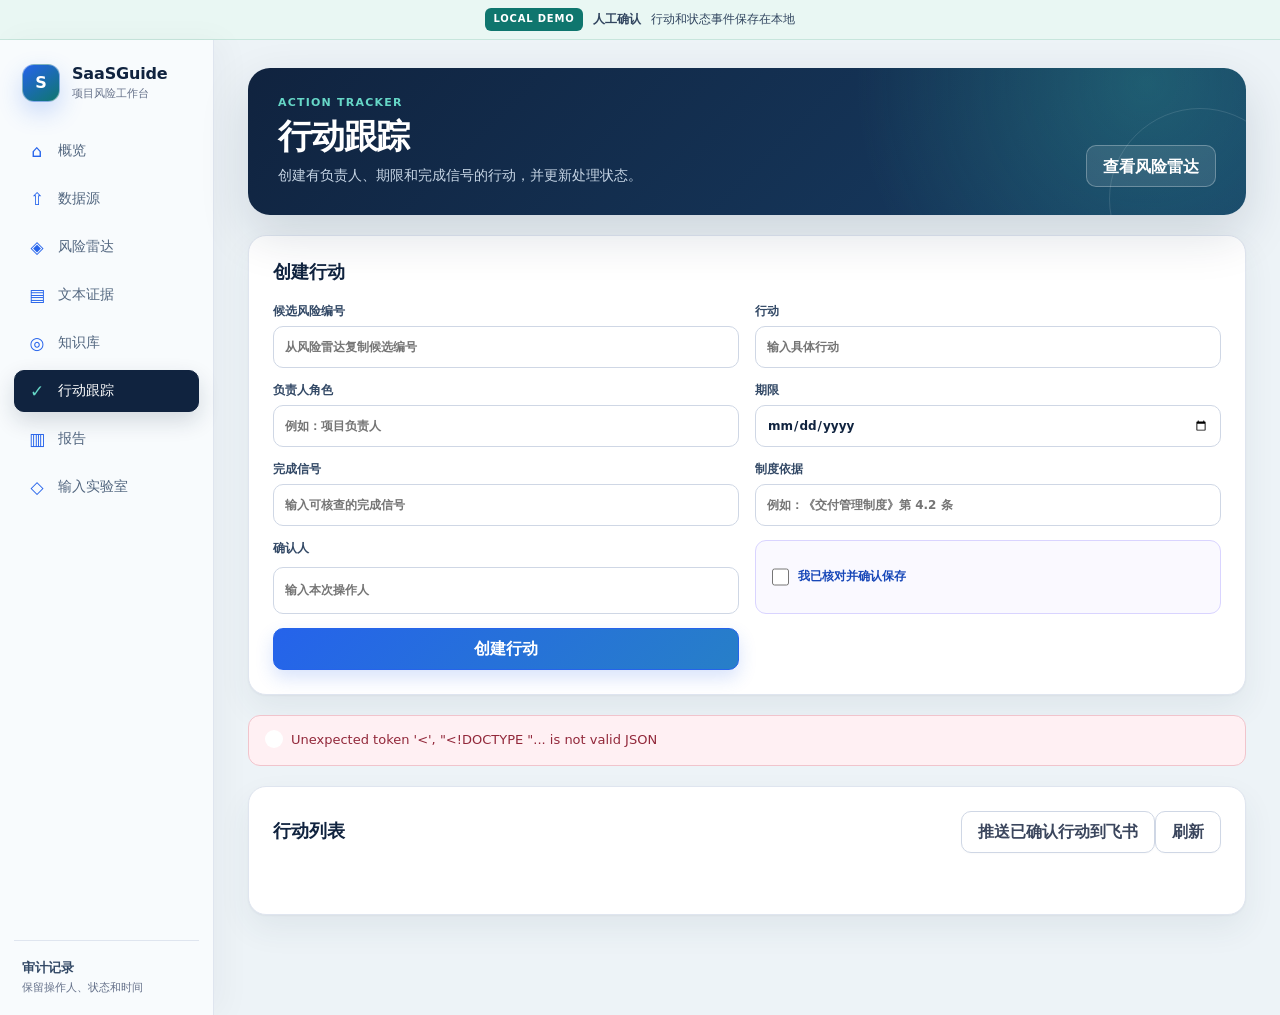
==== commit b519844a: "feat: finalize Feishu integration and evidence" ====
--- a/action-tracker.html
+++ b/action-tracker.html
@@ -2,6 +2,6 @@
 <aside class="sidebar" aria-label="主导航"><a class="brand" href="/"><span class="brand__mark">S</span><span><strong>SaaSGuide</strong><small>项目风险工作台</small></span></a><nav class="nav-list"><a href="/"><span>⌂</span>概览</a><a href="/data-sources"><span>⇧</span>数据源</a><a href="/risk-radar"><span>◈</span>风险雷达</a><a href="/evidence-intake"><span>▤</span>文本证据</a><a href="/knowledge-base"><span>◎</span>知识库</a><a class="is-active" href="/action-tracker" aria-current="page"><span>✓</span>行动跟踪</a><a href="/reports"><span>▥</span>报告</a><a href="/input-lab"><span>◇</span>输入实验室</a></nav><div class="sidebar__footer"><strong>审计记录</strong><small>保留操作人、状态和时间</small></div></aside>
 <main class="main-content"><header class="page-header"><div><p class="eyebrow">ACTION TRACKER</p><h1>行动跟踪</h1><p class="subtitle">创建有负责人、期限和完成信号的行动，并更新处理状态。</p></div><a class="secondary-button" href="/risk-radar">查看风险雷达</a></header>
 <div id="draft-banner" class="draft-banner hidden" role="status"><div><strong>PLAN 草稿已预填</strong><span>选择步骤并补充期限和确认人；系统不会自动保存。</span></div><label>草稿步骤<select id="draft-step"></select></label></div>
-<section><h2>创建行动</h2><div class="form"><label>候选风险编号<input id="candidate" placeholder="从风险雷达复制候选编号"></label><label>行动<input id="title" placeholder="输入具体行动"></label><label>负责人角色<input id="owner" placeholder="例如：项目负责人"></label><label>期限<input id="due" type="date"></label><label>完成信号<input id="signal" placeholder="输入可核查的完成信号"></label><label>确认人<input id="actor" placeholder="输入本次操作人"></label><label class="check"><input id="confirmed" type="checkbox">我已核对并确认保存</label><button id="create" class="primary-button">创建行动</button></div></section><div id="message" class="message hidden"></div>
-<section><div class="section-title"><h2>行动列表</h2><button id="refresh" class="secondary-button">刷新</button></div><div id="summary" class="metrics"></div><div id="actions" class="cards"></div></section>
+<section><h2>创建行动</h2><div class="form"><label>候选风险编号<input id="candidate" placeholder="从风险雷达复制候选编号"></label><label>行动<input id="title" placeholder="输入具体行动"></label><label>负责人角色<input id="owner" placeholder="例如：项目负责人"></label><label>期限<input id="due" type="date"></label><label>完成信号<input id="signal" placeholder="输入可核查的完成信号"></label><label>制度依据<input id="policy" placeholder="例如：《交付管理制度》第 4.2 条"></label><label>确认人<input id="actor" placeholder="输入本次操作人"></label><label class="check"><input id="confirmed" type="checkbox">我已核对并确认保存</label><button id="create" class="primary-button">创建行动</button></div></section><div id="message" class="message hidden"></div>
+<section><div class="section-title"><h2>行动列表</h2><div class="record-actions"><button id="push-feishu" class="secondary-button">推送已确认行动到飞书</button><button id="refresh" class="secondary-button">刷新</button></div></div><p id="push-result" class="security-footnote" aria-live="polite"></p><div id="summary" class="metrics"></div><div id="actions" class="cards"></div></section>
 </main></div><script src="shell.js"></script><script src="action-tracker.js"></script></body></html>
